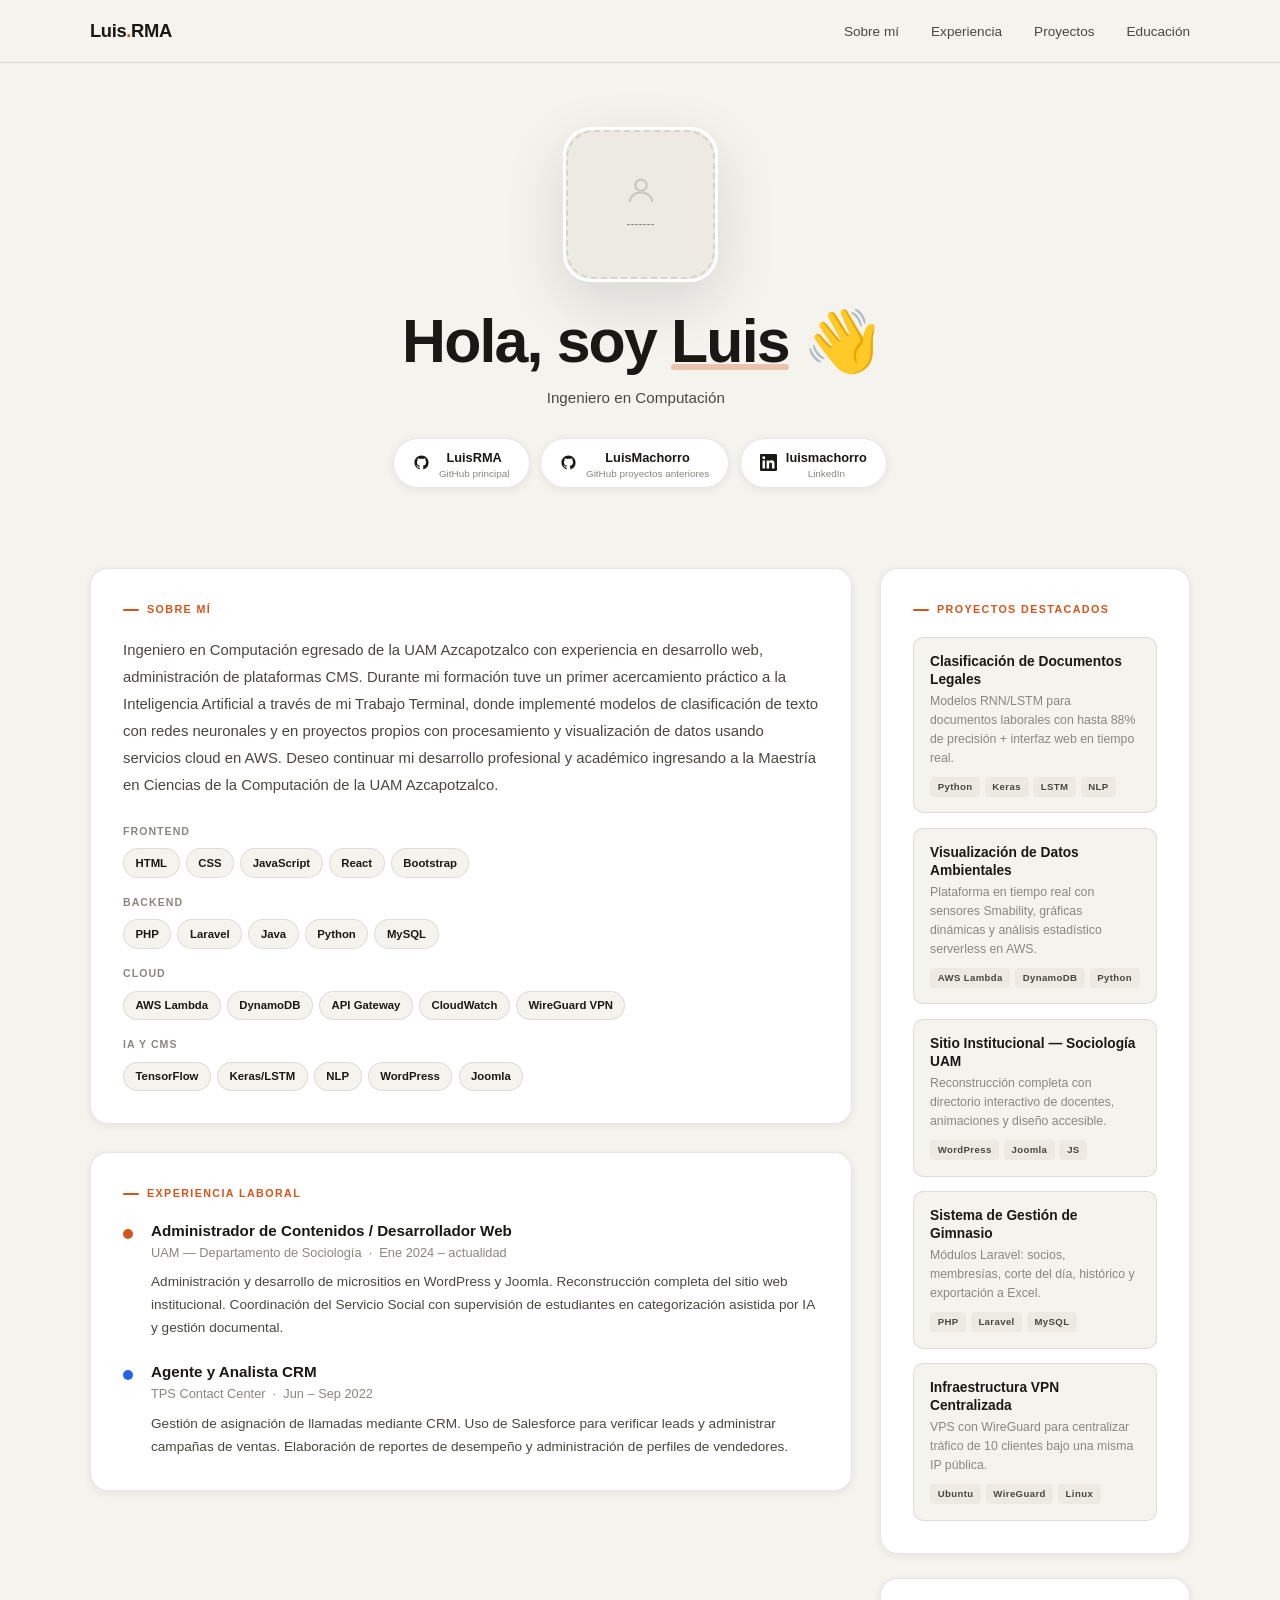
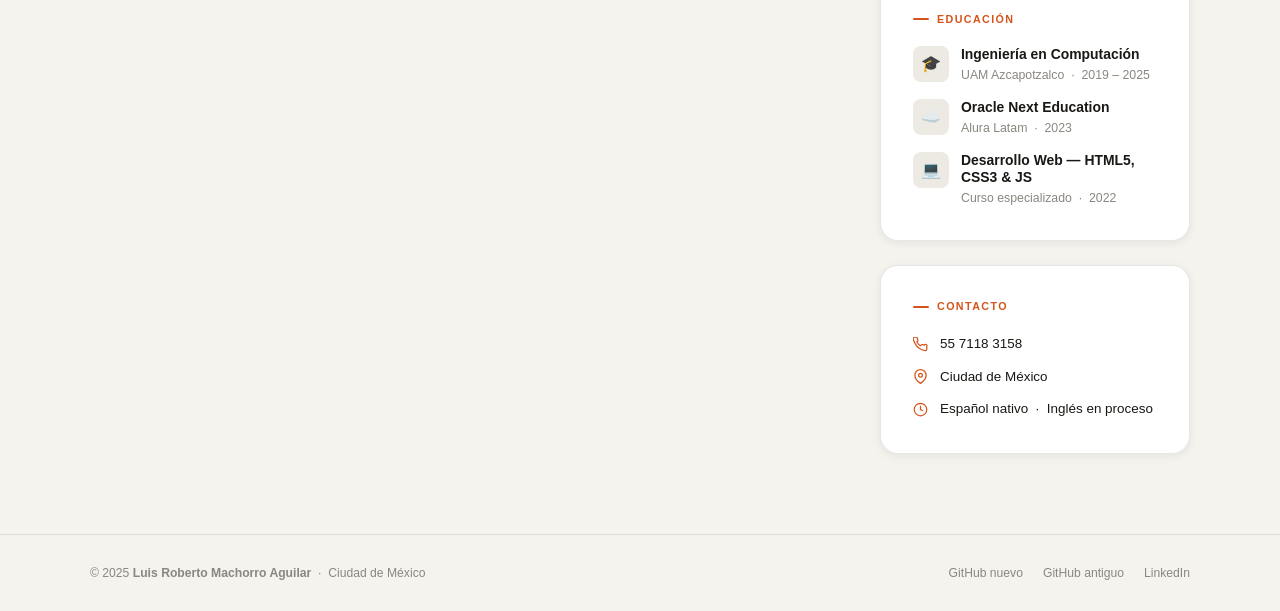
==== index.html @ b3be8a0a "Add files via upload" ====
<!DOCTYPE html>
<html lang="es">
<head>
  <meta charset="UTF-8" />
  <meta name="viewport" content="width=device-width, initial-scale=1.0" />
  <title>Luis Machorro</title>
  <link rel="preconnect" href="https://fonts.googleapis.com" />
  <link href="https://api.fontshare.com/v2/css?f[]=clash-display@400,600,700&f[]=cabinet-grotesk@300,400,500,700,800&display=swap" rel="stylesheet"/>

  <style>
    /* ─── TOKENS ─────────────────────────────── */
    :root {
      --bg:        #f5f3ee;
      --bg2:       #eceae3;
      --ink:       #1a1814;
      --ink2:      #4a4740;
      --ink3:      #8a8780;
      --accent:    #d4541a;
      --accent2:   #2563eb;
      --accent3:   #16a34a;
      --white:     #ffffff;
      --border:    rgba(26,24,20,.10);
      --radius-sm: 10px;
      --radius-md: 18px;
      --radius-lg: 28px;
      --shadow-sm: 0 2px 8px rgba(26,24,20,.07);
      --shadow-md: 0 8px 32px rgba(26,24,20,.10);
      --shadow-lg: 0 20px 60px rgba(26,24,20,.13);
      --font-head: 'Clash Display', 'Cabinet Grotesk', sans-serif;
      --font-body: 'Cabinet Grotesk', sans-serif;
      --t: .25s cubic-bezier(.4,0,.2,1);
    }

    *, *::before, *::after { box-sizing: border-box; margin: 0; padding: 0; }
    html   { scroll-behavior: smooth; }
    body   {
      background: var(--bg);
      color: var(--ink);
      font-family: var(--font-body);
      font-weight: 400;
      line-height: 1.65;
      min-height: 100vh;
    }
    a  { text-decoration: none; color: inherit; }
    ul { list-style: none; }

    .container {
      width: min(1100px, 100% - 3rem);
      margin-inline: auto;
    }

    /* ─── NAV ────────────────────────────────── */
    header {
      position: sticky; top: 0; z-index: 90;
      background: rgba(245,243,238,.9);
      backdrop-filter: blur(14px);
      border-bottom: 1px solid var(--border);
    }
    .nav-inner {
      display: flex;
      justify-content: space-between;
      align-items: center;
      padding: 1rem 0;
    }
    .nav-logo {
      font-family: var(--font-head);
      font-weight: 700;
      font-size: 1.15rem;
      letter-spacing: -.02em;
    }
    .nav-logo span { color: var(--accent); }

    .nav-links {
      display: flex; gap: 2rem; align-items: center;
    }
    .nav-links a {
      font-size: .85rem; font-weight: 500;
      color: var(--ink2);
      transition: color var(--t);
      position: relative;
    }
    .nav-links a::after {
      content: ''; position: absolute;
      left: 0; bottom: -3px;
      width: 0; height: 2px;
      background: var(--accent);
      transition: width var(--t); border-radius: 2px;
    }
    .nav-links a:hover { color: var(--accent); }
    .nav-links a:hover::after { width: 100%; }

    .nav-toggle {
      display: none; flex-direction: column; gap: 5px;
      cursor: pointer; padding: .4rem;
      border: none; background: transparent;
    }
    .nav-toggle span {
      display: block; width: 24px; height: 2px;
      background: var(--ink); border-radius: 2px;
      transition: all var(--t);
    }

    /* ─── HERO ───────────────────────────────── */
    .hero {
      padding: 4rem 0 2rem;
      text-align: center;
    }

    .hero-photo-wrap {
      width: 155px; height: 155px;
      margin: 0 auto 1.75rem;
      border-radius: var(--radius-lg);
      overflow: hidden;
      border: 3px solid var(--white);
      box-shadow: var(--shadow-lg);
      background: var(--bg2);
      animation: floatIn .8s cubic-bezier(.34,1.56,.64,1) both;
    }
    .photo-placeholder {
      width: 100%; height: 100%;
      display: flex; flex-direction: column;
      align-items: center; justify-content: center;
      gap: .4rem; color: var(--ink3);
      font-size: .75rem; font-weight: 500;
      text-align: center; padding: 1rem;
      border: 2px dashed var(--border);
      border-radius: var(--radius-lg);
      cursor: pointer; transition: all var(--t);
    }
    .photo-placeholder:hover { border-color: var(--accent); color: var(--accent); }
    .photo-placeholder svg { width: 34px; height: 34px; opacity: .35; }
    #photoImg { display:none; width:100%; height:100%; object-fit:cover; }

    .hero-greeting {
      font-family: var(--font-head);
      font-size: clamp(2.2rem, 5.5vw, 3.8rem);
      font-weight: 700;
      letter-spacing: -.03em;
      line-height: 1.05;
      margin-bottom: .65rem;
      animation: slideUp .7s .15s cubic-bezier(.34,1.2,.64,1) both;
    }
    .hero-greeting em {
      font-style: normal; position: relative; display: inline-block;
    }
    .hero-greeting em::after {
      content: ''; position: absolute;
      left: 0; bottom: 4px;
      width: 100%; height: 6px;
      background: var(--accent); border-radius: 3px;
      z-index: -1; opacity: .3;
    }
    .hero-role {
      font-size: .95rem; color: var(--ink2);
      font-weight: 400; margin-bottom: 1.75rem;
      animation: slideUp .7s .25s cubic-bezier(.34,1.2,.64,1) both;
    }

    /* ─── SOCIAL ROW ──────────────────────────── */
    .social-row {
      display: flex;
      justify-content: center;
      flex-wrap: wrap;
      gap: .65rem;
      padding-bottom: 3rem;
      animation: slideUp .7s .35s cubic-bezier(.34,1.2,.64,1) both;
    }
    .social-pill {
      display: flex; align-items: center; gap: .55rem;
      padding: .55rem 1.2rem;
      border-radius: 100px;
      border: 1.5px solid var(--border);
      background: var(--white);
      box-shadow: var(--shadow-sm);
      font-size: .8rem; font-weight: 600;
      color: var(--ink);
      transition: all var(--t);
    }
    .social-pill:hover { transform: translateY(-3px); box-shadow: var(--shadow-md); }
    .social-pill svg { width: 17px; height: 17px; flex-shrink: 0; }
    .social-pill .sub { font-size: .62rem; font-weight: 400; color: var(--ink3); display: block; line-height: 1; }

    .sp-gh1:hover  { background: #f0fdf4; color: var(--accent3); border-color: rgba(22,163,74,.3); }
    .sp-gh2:hover  { background: #f8f8f6; border-color: rgba(26,24,20,.2); }
    .sp-li:hover   { background: #eff6ff; color: var(--accent2); border-color: rgba(37,99,235,.3); }

    /* ─── MAIN GRID ──────────────────────────── */
    /* Flexbox + Grid as requested */
    .main-grid {
      display: grid;
      grid-template-columns: 1fr 310px;
      gap: 1.75rem;
      align-items: start;
      padding-bottom: 5rem;
    }

    /* left column uses flex */
    .left-col { display: flex; flex-direction: column; gap: 1.75rem; }

    /* ─── CARDS ──────────────────────────────── */
    .card {
      background: var(--white);
      border-radius: var(--radius-md);
      border: 1px solid var(--border);
      box-shadow: var(--shadow-sm);
      padding: 2rem;
    }
    .card-label {
      font-size: .67rem; font-weight: 700;
      letter-spacing: .13em; text-transform: uppercase;
      color: var(--accent); margin-bottom: 1.1rem;
      display: flex; align-items: center; gap: .5rem;
    }
    .card-label::before {
      content: ''; width: 16px; height: 2px;
      background: currentColor; border-radius: 2px;
    }

    /* ─── ABOUT ───────────────────────────────── */
    .about-text {
      font-size: .93rem; color: var(--ink2);
      line-height: 1.82; margin-bottom: 1.5rem;
    }

    /* skills */
    .skills-wrap { display: flex; flex-direction: column; gap: 1rem; }
    .skill-group-label {
      font-size: .66rem; font-weight: 700;
      letter-spacing: .1em; text-transform: uppercase;
      color: var(--ink3); margin-bottom: .5rem;
    }
    .chips { display: flex; flex-wrap: wrap; gap: .38rem; }
    .chip {
      padding: .28rem .72rem; border-radius: 100px;
      font-size: .71rem; font-weight: 600;
      border: 1.5px solid var(--border);
      background: var(--bg); color: var(--ink);
      transition: all var(--t); cursor: default;
    }
    .chip:hover       { border-color: var(--accent);  color: var(--accent);  background: #fff5f0; }
    .chip.cl:hover    { border-color: var(--accent2); color: var(--accent2); background: #eff6ff; }
    .chip.ai:hover    { border-color: var(--accent3); color: var(--accent3); background: #f0fdf4; }

    /* ─── EXPERIENCE ──────────────────────────── */
    .exp-list { display: flex; flex-direction: column; gap: 1.4rem; }
    .exp-item { display: grid; grid-template-columns: 12px 1fr; gap: .75rem 1rem; }
    .exp-dot {
      width: 10px; height: 10px; border-radius: 50%;
      background: var(--accent); margin-top: .5rem; flex-shrink: 0;
    }
    .exp-role  { font-weight: 700; font-size: .95rem; line-height: 1.25; }
    .exp-co    { font-size: .8rem; color: var(--ink3); margin: .15rem 0 .45rem; }
    .exp-desc  { font-size: .85rem; color: var(--ink2); line-height: 1.7; }

    /* ─── SIDEBAR ─────────────────────────────── */
    .right-col { display: flex; flex-direction: column; gap: 1.5rem; }

    /* projects */
    .proj-list { display: flex; flex-direction: column; gap: .9rem; }
    .proj-item {
      padding: .95rem 1rem;
      border-radius: var(--radius-sm);
      background: var(--bg);
      border: 1px solid var(--border);
      transition: all var(--t);
    }
    .proj-item:hover {
      transform: translateX(5px);
      border-color: rgba(212,84,26,.35);
      background: #fff8f5;
    }
    .proj-name { font-weight: 700; font-size: .86rem; margin-bottom: .2rem; line-height: 1.3; }
    .proj-desc { font-size: .77rem; color: var(--ink3); line-height: 1.55; margin-bottom: .55rem; }
    .proj-stack { display: flex; flex-wrap: wrap; gap: .28rem; }
    .ptag {
      padding: .14rem .48rem; border-radius: 4px;
      font-size: .6rem; font-weight: 700;
      letter-spacing: .04em;
      background: var(--bg2); color: var(--ink2);
    }

    /* education */
    .edu-list { display: flex; flex-direction: column; gap: .85rem; }
    .edu-item  { display: flex; gap: .75rem; align-items: flex-start; }
    .edu-icon  {
      width: 36px; height: 36px; border-radius: 8px;
      background: var(--bg2);
      display: flex; align-items: center; justify-content: center;
      font-size: 1rem; flex-shrink: 0;
    }
    .edu-name   { font-weight: 700; font-size: .87rem; line-height: 1.2; margin-bottom: .15rem; }
    .edu-school { font-size: .77rem; color: var(--ink3); }

    /* contact */
    .contact-list { display: flex; flex-direction: column; gap: .65rem; }
    .contact-row  { display: flex; align-items: center; gap: .75rem; font-size: .84rem; }
    .contact-row svg { width: 15px; height: 15px; color: var(--accent); flex-shrink: 0; }

    /* ─── FOOTER ──────────────────────────────── */
    footer {
      border-top: 1px solid var(--border);
      padding: 1.75rem 0;
    }
    .footer-inner {
      display: flex; justify-content: space-between;
      align-items: center; flex-wrap: wrap; gap: 1rem;
      font-size: .76rem; color: var(--ink3);
    }
    .footer-links { display: flex; gap: 1.25rem; }
    .footer-links a {
      transition: color var(--t);
    }
    .footer-links a:hover { color: var(--ink); }

    /* ─── ANIMATIONS ──────────────────────────── */
    @keyframes floatIn {
      from { opacity:0; transform: scale(.82) translateY(18px); }
      to   { opacity:1; transform: scale(1)  translateY(0); }
    }
    @keyframes slideUp {
      from { opacity:0; transform: translateY(18px); }
      to   { opacity:1; transform: translateY(0); }
    }
    .reveal {
      opacity: 0; transform: translateY(18px);
      transition: opacity .55s ease, transform .55s ease;
    }
    .reveal.visible { opacity:1; transform: translateY(0); }

    /* ─── RESPONSIVE ──────────────────────────── */
    @media (max-width: 820px) {
      .main-grid { grid-template-columns: 1fr; }
    }
    @media (max-width: 580px) {
      .nav-links {
        display: none; flex-direction: column; gap: 1rem;
        position: absolute; top: 100%; left: 0; right: 0;
        background: rgba(245,243,238,.97);
        backdrop-filter: blur(14px);
        padding: 1.5rem 1.5rem;
        border-bottom: 1px solid var(--border);
        z-index: 80;
      }
      .nav-links.open { display: flex; }
      .nav-toggle     { display: flex; }
      .card           { padding: 1.4rem; }
      .hero-greeting  { font-size: 2rem; }
    }
  </style>
</head>
<body>

<!-- ─── HEADER ─────────────────────────── -->
<header>
  <div class="container">
    <nav class="nav-inner">
      <div class="nav-logo">Luis<span>.</span>RMA</div>
      <ul class="nav-links" id="navLinks">
        <li><a href="#sobre-mi">Sobre mí</a></li>
        <li><a href="#experiencia">Experiencia</a></li>
        <li><a href="#proyectos">Proyectos</a></li>
        <li><a href="#educacion">Educación</a></li>
      </ul>
      <button class="nav-toggle" id="navToggle" aria-label="Menú">
        <span></span><span></span><span></span>
      </button>
    </nav>
  </div>
</header>

<!-- ─── HERO ──────────────────────────── -->
<section class="hero">
  <div class="container">

    <!-- FOTO (subible) -->
    <div class="hero-photo-wrap">
      <label for="photoInput" style="display:block;width:100%;height:100%;cursor:pointer">
        <div class="photo-placeholder" id="photoPlaceholder">
          <svg viewBox="0 0 24 24" fill="none" stroke="currentColor" stroke-width="1.5">
            <circle cx="12" cy="8" r="4"/>
            <path d="M4 20c0-4 3.6-7 8-7s8 3 8 7"/>
          </svg>
          <span>-------</span>
        </div>
        <img id="photoImg" alt="Luis Machorro" />
      </label>
     
    </div>

    <h1 class="hero-greeting">Hola, soy <em>Luis</em> 👋</h1>
    <p class="hero-role">Ingeniero en Computación &nbsp;</p>

    <!-- REDES SOCIALES -->
    <div class="social-row">
      <a href="https://github.com/LuisRMA" target="_blank" class="social-pill sp-gh1">
        <svg viewBox="0 0 24 24" fill="currentColor"><path d="M12 2C6.477 2 2 6.484 2 12.017c0 4.425 2.865 8.18 6.839 9.504.5.092.682-.217.682-.483 0-.237-.008-.868-.013-1.703-2.782.605-3.369-1.343-3.369-1.343-.454-1.158-1.11-1.466-1.11-1.466-.908-.62.069-.608.069-.608 1.003.07 1.531 1.032 1.531 1.032.892 1.53 2.341 1.088 2.91.832.092-.647.35-1.088.636-1.338-2.22-.253-4.555-1.113-4.555-4.951 0-1.093.39-1.988 1.029-2.688-.103-.253-.446-1.272.098-2.65 0 0 .84-.27 2.75 1.026A9.564 9.564 0 0112 6.844c.85.004 1.705.115 2.504.337 1.909-1.296 2.747-1.027 2.747-1.027.546 1.379.202 2.398.1 2.651.64.7 1.028 1.595 1.028 2.688 0 3.848-2.339 4.695-4.566 4.943.359.309.678.92.678 1.855 0 1.338-.012 2.419-.012 2.747 0 .268.18.58.688.482A10.019 10.019 0 0022 12.017C22 6.484 17.522 2 12 2z"/></svg>
        <div><span>LuisRMA</span><span class="sub">GitHub principal</span></div>
      </a>

      <a href="https://github.com/LuisMachorro" target="_blank" class="social-pill sp-gh2">
        <svg viewBox="0 0 24 24" fill="currentColor"><path d="M12 2C6.477 2 2 6.484 2 12.017c0 4.425 2.865 8.18 6.839 9.504.5.092.682-.217.682-.483 0-.237-.008-.868-.013-1.703-2.782.605-3.369-1.343-3.369-1.343-.454-1.158-1.11-1.466-1.11-1.466-.908-.62.069-.608.069-.608 1.003.07 1.531 1.032 1.531 1.032.892 1.53 2.341 1.088 2.91.832.092-.647.35-1.088.636-1.338-2.22-.253-4.555-1.113-4.555-4.951 0-1.093.39-1.988 1.029-2.688-.103-.253-.446-1.272.098-2.65 0 0 .84-.27 2.75 1.026A9.564 9.564 0 0112 6.844c.85.004 1.705.115 2.504.337 1.909-1.296 2.747-1.027 2.747-1.027.546 1.379.202 2.398.1 2.651.64.7 1.028 1.595 1.028 2.688 0 3.848-2.339 4.695-4.566 4.943.359.309.678.92.678 1.855 0 1.338-.012 2.419-.012 2.747 0 .268.18.58.688.482A10.019 10.019 0 0022 12.017C22 6.484 17.522 2 12 2z"/></svg>
        <div><span>LuisMachorro</span><span class="sub">GitHub proyectos anteriores</span></div>
      </a>

      <a href="https://linkedin.com/in/luismachorro" target="_blank" class="social-pill sp-li">
        <svg viewBox="0 0 24 24" fill="currentColor"><path d="M20.447 20.452h-3.554v-5.569c0-1.328-.027-3.037-1.852-3.037-1.853 0-2.136 1.445-2.136 2.939v5.667H9.351V9h3.414v1.561h.046c.477-.9 1.637-1.85 3.37-1.85 3.601 0 4.267 2.37 4.267 5.455v6.286zM5.337 7.433a2.062 2.062 0 01-2.063-2.065 2.064 2.064 0 112.063 2.065zm1.782 13.019H3.555V9h3.564v11.452zM22.225 0H1.771C.792 0 0 .774 0 1.729v20.542C0 23.227.792 24 1.771 24h20.451C23.2 24 24 23.227 24 22.271V1.729C24 .774 23.2 0 22.222 0h.003z"/></svg>
        <div><span>luismachorro</span><span class="sub">LinkedIn</span></div>
      </a>
    </div>

  </div>
</section>

<!-- ─── MAIN ───────────────────────────── -->
<main class="container">
  <div class="main-grid">

    <!-- COLUMNA IZQUIERDA (flex) -->
    <div class="left-col">

      <!-- SOBRE MÍ -->
      <div class="card reveal" id="sobre-mi">
        <p class="card-label">Sobre mí</p>
        <p class="about-text">
          Ingeniero en Computación egresado de la UAM Azcapotzalco con experiencia en desarrollo web, administración de plataformas CMS. Durante mi formación tuve un primer acercamiento práctico a la Inteligencia Artificial a través de mi Trabajo Terminal, donde implementé modelos de clasificación de texto con redes neuronales y en proyectos propios con procesamiento y visualización de datos usando servicios cloud en AWS. Deseo continuar mi desarrollo profesional y académico ingresando a la Maestría en Ciencias de la Computación de la UAM Azcapotzalco.
        </p>
        <div class="skills-wrap">
          <div>
            <div class="skill-group-label">Frontend</div>
            <div class="chips">
              <span class="chip">HTML</span><span class="chip">CSS</span>
              <span class="chip">JavaScript</span><span class="chip">React</span>
              <span class="chip">Bootstrap</span>
            </div>
          </div>
          <div>
            <div class="skill-group-label">Backend</div>
            <div class="chips">
              <span class="chip">PHP</span><span class="chip">Laravel</span>
              <span class="chip">Java</span><span class="chip">Python</span>
              <span class="chip">MySQL</span>
            </div>
          </div>
          <div>
            <div class="skill-group-label">Cloud</div>
            <div class="chips">
              <span class="chip cl">AWS Lambda</span><span class="chip cl">DynamoDB</span>
              <span class="chip cl">API Gateway</span><span class="chip cl">CloudWatch</span>
              <span class="chip cl">WireGuard VPN</span>
            </div>
          </div>
          <div>
            <div class="skill-group-label">IA y CMS</div>
            <div class="chips">
              <span class="chip ai">TensorFlow</span><span class="chip ai">Keras/LSTM</span>
              <span class="chip ai">NLP</span><span class="chip">WordPress</span>
              <span class="chip">Joomla</span>
            </div>
          </div>
        </div>
      </div>

      <!-- EXPERIENCIA -->
      <div class="card reveal" id="experiencia">
        <p class="card-label">Experiencia Laboral</p>
        <div class="exp-list">
          <div class="exp-item">
            <div class="exp-dot"></div>
            <div>
              <div class="exp-role">Administrador de Contenidos / Desarrollador Web</div>
              <div class="exp-co">UAM — Departamento de Sociología &nbsp;·&nbsp; Ene 2024 – actualidad</div>
              <div class="exp-desc">Administración y desarrollo de micrositios en WordPress y Joomla. Reconstrucción completa del sitio web institucional. Coordinación del Servicio Social con supervisión de estudiantes en categorización asistida por IA y gestión documental.</div>
            </div>
          </div>
          <div class="exp-item">
            <div class="exp-dot" style="background:var(--accent2)"></div>
            <div>
              <div class="exp-role">Agente y Analista CRM</div>
              <div class="exp-co">TPS Contact Center &nbsp;·&nbsp; Jun – Sep 2022</div>
              <div class="exp-desc">Gestión de asignación de llamadas mediante CRM. Uso de Salesforce para verificar leads y administrar campañas de ventas. Elaboración de reportes de desempeño y administración de perfiles de vendedores.</div>
            </div>
          </div>
        </div>
      </div>

    </div>

    <!-- COLUMNA DERECHA (flex) -->
    <aside class="right-col" id="proyectos">

      <!-- PROYECTOS -->
      <div class="card reveal">
        <p class="card-label">Proyectos Destacados</p>
        <div class="proj-list">
          <div class="proj-item">
            <div class="proj-name">Clasificación de Documentos Legales</div>
            <div class="proj-desc">Modelos RNN/LSTM para documentos laborales con hasta 88% de precisión + interfaz web en tiempo real.</div>
            <div class="proj-stack">
              <span class="ptag">Python</span><span class="ptag">Keras</span>
              <span class="ptag">LSTM</span><span class="ptag">NLP</span>
            </div>
          </div>
          <div class="proj-item">
            <div class="proj-name">Visualización de Datos Ambientales</div>
            <div class="proj-desc">Plataforma en tiempo real con sensores Smability, gráficas dinámicas y análisis estadístico serverless en AWS.</div>
            <div class="proj-stack">
              <span class="ptag">AWS Lambda</span><span class="ptag">DynamoDB</span><span class="ptag">Python</span>
            </div>
          </div>
          <div class="proj-item">
            <div class="proj-name">Sitio Institucional — Sociología UAM</div>
            <div class="proj-desc">Reconstrucción completa con directorio interactivo de docentes, animaciones y diseño accesible.</div>
            <div class="proj-stack">
              <span class="ptag">WordPress</span><span class="ptag">Joomla</span><span class="ptag">JS</span>
            </div>
          </div>
          <div class="proj-item">
            <div class="proj-name">Sistema de Gestión de Gimnasio</div>
            <div class="proj-desc">Módulos Laravel: socios, membresías, corte del día, histórico y exportación a Excel.</div>
            <div class="proj-stack">
              <span class="ptag">PHP</span><span class="ptag">Laravel</span><span class="ptag">MySQL</span>
            </div>
          </div>
          <div class="proj-item">
            <div class="proj-name">Infraestructura VPN Centralizada</div>
            <div class="proj-desc">VPS con WireGuard para centralizar tráfico de 10 clientes bajo una misma IP pública.</div>
            <div class="proj-stack">
              <span class="ptag">Ubuntu</span><span class="ptag">WireGuard</span><span class="ptag">Linux</span>
            </div>
          </div>
        </div>
      </div>

      <!-- EDUCACIÓN -->
      <div class="card reveal" id="educacion">
        <p class="card-label">Educación</p>
        <div class="edu-list">
          <div class="edu-item">
            <div class="edu-icon">🎓</div>
            <div>
              <div class="edu-name">Ingeniería en Computación</div>
              <div class="edu-school">UAM Azcapotzalco &nbsp;·&nbsp; 2019 – 2025</div>
            </div>
          </div>
          <div class="edu-item">
            <div class="edu-icon">☁️</div>
            <div>
              <div class="edu-name">Oracle Next Education</div>
              <div class="edu-school">Alura Latam &nbsp;·&nbsp; 2023</div>
            </div>
          </div>
          <div class="edu-item">
            <div class="edu-icon">💻</div>
            <div>
              <div class="edu-name">Desarrollo Web — HTML5, CSS3 & JS</div>
              <div class="edu-school">Curso especializado &nbsp;·&nbsp; 2022</div>
            </div>
          </div>
        </div>
      </div>

      <!-- CONTACTO -->
      <div class="card reveal">
        <p class="card-label">Contacto</p>
        <div class="contact-list">
          <div class="contact-row">
            <svg viewBox="0 0 24 24" fill="none" stroke="currentColor" stroke-width="2"><path d="M22 16.92v3a2 2 0 01-2.18 2 19.79 19.79 0 01-8.63-3.07A19.5 19.5 0 013.07 9.81a19.79 19.79 0 01-3.07-8.67A2 2 0 012 .18h3a2 2 0 012 1.72c.127.96.361 1.903.7 2.81a2 2 0 01-.45 2.11L6.09 7.91a16 16 0 006 6l1.27-1.27a2 2 0 012.11-.45c.907.339 1.85.573 2.81.7A2 2 0 0122 14.92z"/></svg>
            <span>55 7118 3158</span>
          </div>
          <div class="contact-row">
            <svg viewBox="0 0 24 24" fill="none" stroke="currentColor" stroke-width="2"><path d="M21 10c0 7-9 13-9 13s-9-6-9-13a9 9 0 0118 0z"/><circle cx="12" cy="10" r="3"/></svg>
            <span>Ciudad de México</span>
          </div>
          <div class="contact-row">
            <svg viewBox="0 0 24 24" fill="none" stroke="currentColor" stroke-width="2"><circle cx="12" cy="12" r="10"/><polyline points="12 6 12 12 16 14"/></svg>
            <span>Español nativo &nbsp;·&nbsp; Inglés en proceso</span>
          </div>
        </div>
      </div>

    </aside>
  </div>
</main>

<!-- ─── FOOTER ─────────────────────────── -->
<footer>
  <div class="container">
    <div class="footer-inner">
      <span>© 2025 <strong>Luis Roberto Machorro Aguilar</strong> &nbsp;·&nbsp; Ciudad de México</span>
      <div class="footer-links">
        <a href="https://github.com/LuisRMA" target="_blank">GitHub nuevo</a>
        <a href="https://github.com/LuisMachorro" target="_blank">GitHub antiguo</a>
        <a href="https://linkedin.com/in/luismachorro" target="_blank">LinkedIn</a>
      </div>
    </div>
  </div>
</footer>

<script>
  /* hamburger */
  const toggle = document.getElementById('navToggle');
  const links  = document.getElementById('navLinks');
  toggle.addEventListener('click', () => links.classList.toggle('open'));
  links.querySelectorAll('a').forEach(a =>
    a.addEventListener('click', () => links.classList.remove('open'))
  );

  /* scroll reveal con stagger por columna */
  const reveals = document.querySelectorAll('.reveal');
  const io = new IntersectionObserver((entries) => {
    entries.forEach(e => {
      if (e.isIntersecting) {
        e.target.classList.add('visible');
        io.unobserve(e.target);
      }
    });
  }, { threshold: 0.07 });
  reveals.forEach((el, i) => {
    el.style.transitionDelay = `${i * 75}ms`;
    io.observe(el);
  });

  /* photo upload */
  document.getElementById('photoInput').addEventListener('change', function(e) {
    const file = e.target.files[0];
    if (!file) return;
    const reader = new FileReader();
    reader.onload = ev => {
      const img = document.getElementById('photoImg');
      img.src = ev.target.result;
      img.style.display = 'block';
      document.getElementById('photoPlaceholder').style.display = 'none';
    };
    reader.readAsDataURL(file);
  });
</script>

</body>
</html>
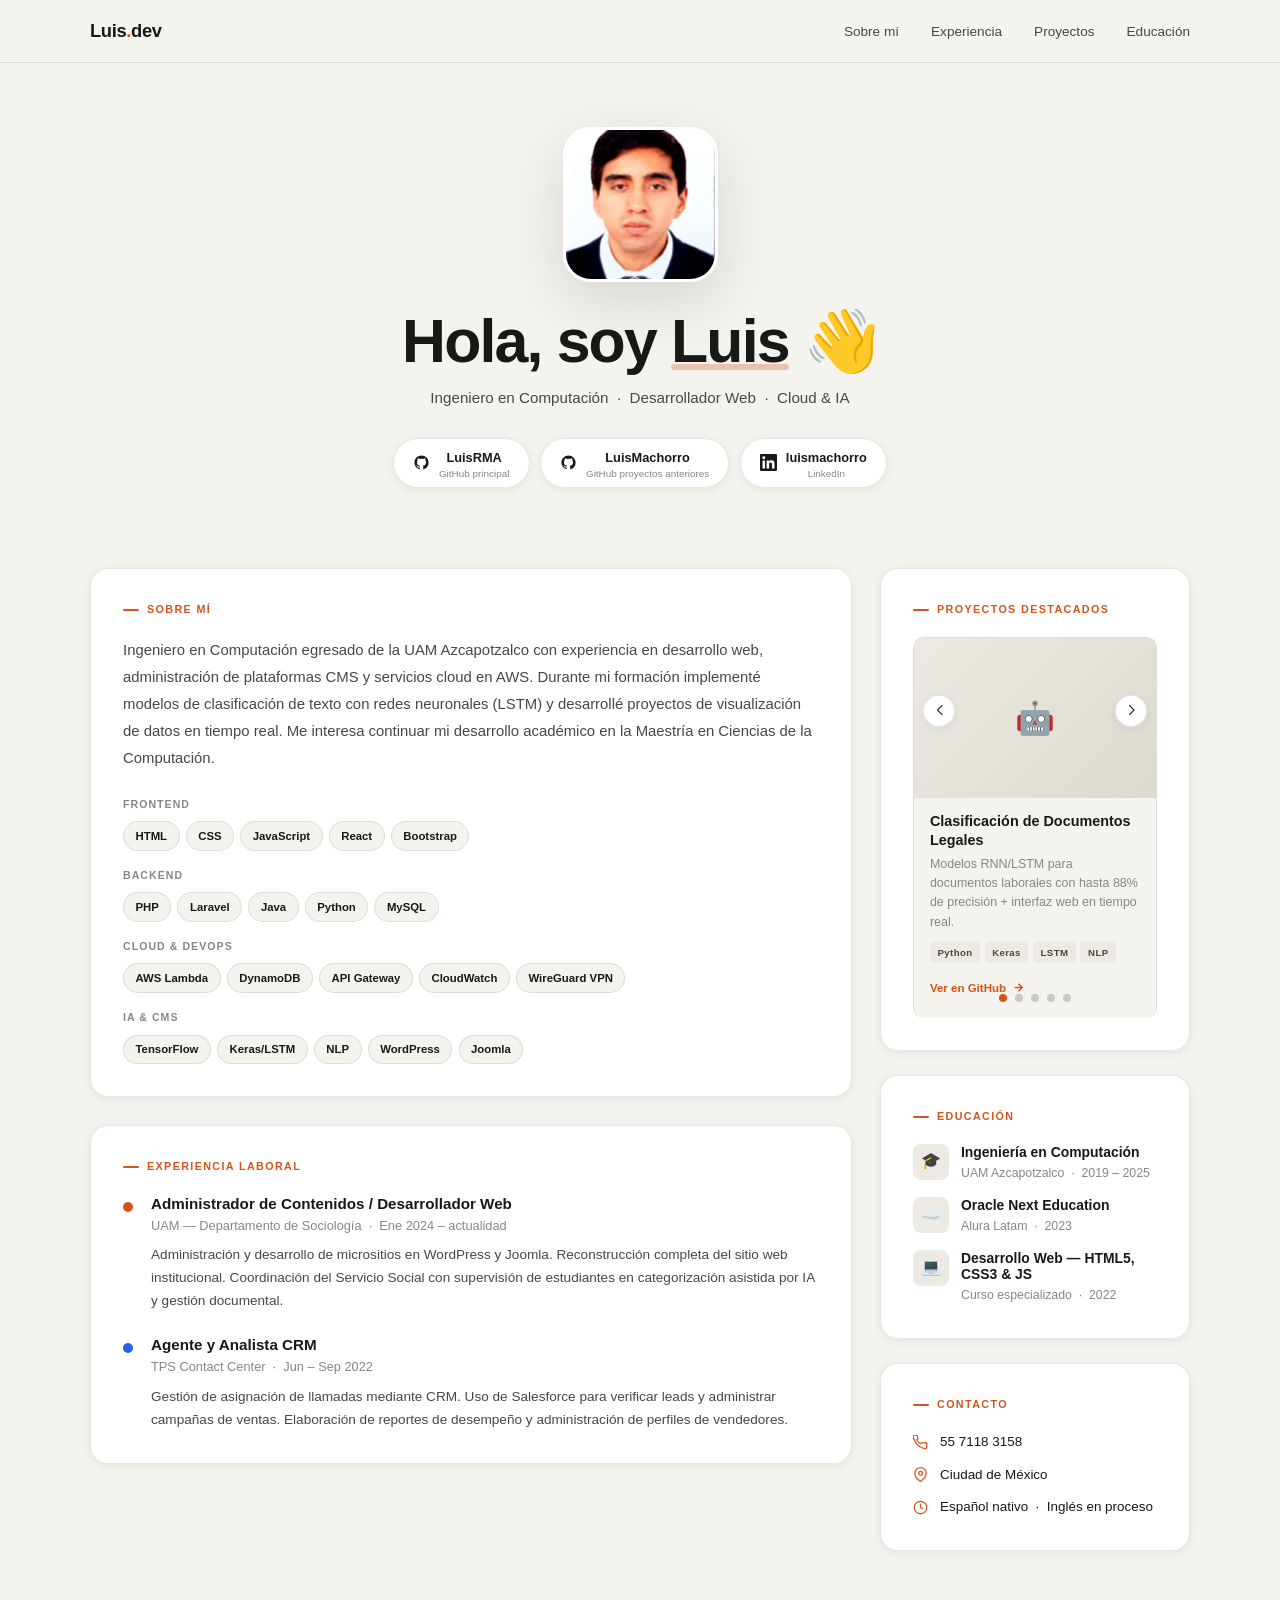
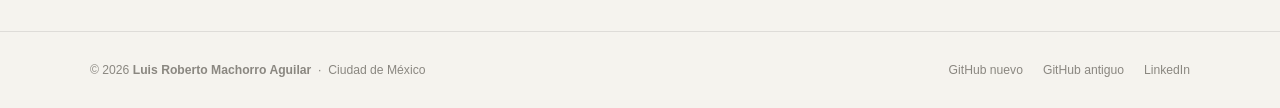
==== commit ab128cf1: "Update index.html" ====
--- a/index.html
+++ b/index.html
@@ -3,9 +3,10 @@
 <head>
   <meta charset="UTF-8" />
   <meta name="viewport" content="width=device-width, initial-scale=1.0" />
-  <title>Luis Machorro</title>
+  <title>Luis Machorro </title>
   <link rel="preconnect" href="https://fonts.googleapis.com" />
   <link href="https://api.fontshare.com/v2/css?f[]=clash-display@400,600,700&f[]=cabinet-grotesk@300,400,500,700,800&display=swap" rel="stylesheet"/>
+  <link rel="stylesheet" href="https://cdn.jsdelivr.net/npm/swiper@11/swiper-bundle.min.css"/>
 
   <style>
     /* ─── TOKENS ─────────────────────────────── */
@@ -327,6 +328,68 @@
     }
     .reveal.visible { opacity:1; transform: translateY(0); }
 
+    /* ─── CARRUSEL ───────────────────────────── */
+    .swiper {
+      width: 100%;
+      border-radius: var(--radius-sm);
+      overflow: hidden;
+    }
+    .swiper-slide {
+      background: var(--bg);
+      border-radius: var(--radius-sm);
+      border: 1px solid var(--border);
+      overflow: hidden;
+    }
+    .slide-img {
+      width: 100%;
+      height: 160px;
+      object-fit: cover;
+      display: block;
+      background: var(--bg2);
+    }
+    /* placeholder cuando no hay imagen */
+    .slide-img-placeholder {
+      width: 100%; height: 160px;
+      background: linear-gradient(135deg, var(--bg2) 0%, #ddd9d0 100%);
+      display: flex; align-items: center; justify-content: center;
+      font-size: 2rem;
+    }
+    .slide-body { padding: .9rem 1rem 1.1rem; }
+    .slide-name { font-weight: 700; font-size: .9rem; margin-bottom: .3rem; line-height: 1.3; }
+    .slide-desc { font-size: .78rem; color: var(--ink3); line-height: 1.55; margin-bottom: .65rem; }
+    .slide-stack { display: flex; flex-wrap: wrap; gap: .28rem; margin-bottom: .7rem; }
+    .slide-link {
+      display: inline-flex; align-items: center; gap: .35rem;
+      font-size: .72rem; font-weight: 700;
+      color: var(--accent); transition: gap var(--t);
+    }
+    .slide-link:hover { gap: .55rem; }
+    .slide-link svg { width: 13px; height: 13px; }
+
+    /* botones swiper */
+    .swiper-button-next,
+    .swiper-button-prev {
+      width: 32px !important; height: 32px !important;
+      background: var(--white);
+      border-radius: 50%;
+      box-shadow: var(--shadow-sm);
+      border: 1px solid var(--border);
+      color: var(--ink) !important;
+      top: 80px !important;
+    }
+    .swiper-button-next::after,
+    .swiper-button-prev::after {
+      font-size: .65rem !important; font-weight: 900;
+    }
+    .swiper-pagination-bullet {
+      background: var(--ink3) !important;
+      opacity: .4;
+    }
+    .swiper-pagination-bullet-active {
+      background: var(--accent) !important;
+      opacity: 1;
+    }
+
     /* ─── RESPONSIVE ──────────────────────────── */
     @media (max-width: 820px) {
       .main-grid { grid-template-columns: 1fr; }
@@ -354,7 +417,7 @@
 <header>
   <div class="container">
     <nav class="nav-inner">
-      <div class="nav-logo">Luis<span>.</span>RMA</div>
+      <div class="nav-logo">Luis<span>.</span>dev</div>
       <ul class="nav-links" id="navLinks">
         <li><a href="#sobre-mi">Sobre mí</a></li>
         <li><a href="#experiencia">Experiencia</a></li>
@@ -373,22 +436,13 @@
   <div class="container">
 
     <!-- FOTO (subible) -->
+     <!-- FOTO (subible) -->
     <div class="hero-photo-wrap">
-      <label for="photoInput" style="display:block;width:100%;height:100%;cursor:pointer">
-        <div class="photo-placeholder" id="photoPlaceholder">
-          <svg viewBox="0 0 24 24" fill="none" stroke="currentColor" stroke-width="1.5">
-            <circle cx="12" cy="8" r="4"/>
-            <path d="M4 20c0-4 3.6-7 8-7s8 3 8 7"/>
-          </svg>
-          <span>-------</span>
-        </div>
-        <img id="photoImg" alt="Luis Machorro" />
-      </label>
-     
+      <img src="Img/yo.jpg" alt="Luis Machorro" style="width:100%; height:100%; object-fit:cover; display:block;" />
     </div>
 
     <h1 class="hero-greeting">Hola, soy <em>Luis</em> 👋</h1>
-    <p class="hero-role">Ingeniero en Computación &nbsp;</p>
+    <p class="hero-role">Ingeniero en Computación &nbsp;·&nbsp; Desarrollador Web &nbsp;·&nbsp; Cloud & IA</p>
 
     <!-- REDES SOCIALES -->
     <div class="social-row">
@@ -422,7 +476,7 @@
       <div class="card reveal" id="sobre-mi">
         <p class="card-label">Sobre mí</p>
         <p class="about-text">
-          Ingeniero en Computación egresado de la UAM Azcapotzalco con experiencia en desarrollo web, administración de plataformas CMS. Durante mi formación tuve un primer acercamiento práctico a la Inteligencia Artificial a través de mi Trabajo Terminal, donde implementé modelos de clasificación de texto con redes neuronales y en proyectos propios con procesamiento y visualización de datos usando servicios cloud en AWS. Deseo continuar mi desarrollo profesional y académico ingresando a la Maestría en Ciencias de la Computación de la UAM Azcapotzalco.
+          Ingeniero en Computación egresado de la UAM Azcapotzalco con experiencia en desarrollo web, administración de plataformas CMS y servicios cloud en AWS. Durante mi formación implementé modelos de clasificación de texto con redes neuronales (LSTM) y desarrollé proyectos de visualización de datos en tiempo real. Me interesa continuar mi desarrollo académico en la Maestría en Ciencias de la Computación.
         </p>
         <div class="skills-wrap">
           <div>
@@ -442,7 +496,7 @@
             </div>
           </div>
           <div>
-            <div class="skill-group-label">Cloud</div>
+            <div class="skill-group-label">Cloud & DevOps</div>
             <div class="chips">
               <span class="chip cl">AWS Lambda</span><span class="chip cl">DynamoDB</span>
               <span class="chip cl">API Gateway</span><span class="chip cl">CloudWatch</span>
@@ -450,7 +504,7 @@
             </div>
           </div>
           <div>
-            <div class="skill-group-label">IA y CMS</div>
+            <div class="skill-group-label">IA & CMS</div>
             <div class="chips">
               <span class="chip ai">TensorFlow</span><span class="chip ai">Keras/LSTM</span>
               <span class="chip ai">NLP</span><span class="chip">WordPress</span>
@@ -491,43 +545,95 @@
       <!-- PROYECTOS -->
       <div class="card reveal">
         <p class="card-label">Proyectos Destacados</p>
-        <div class="proj-list">
-          <div class="proj-item">
-            <div class="proj-name">Clasificación de Documentos Legales</div>
-            <div class="proj-desc">Modelos RNN/LSTM para documentos laborales con hasta 88% de precisión + interfaz web en tiempo real.</div>
-            <div class="proj-stack">
-              <span class="ptag">Python</span><span class="ptag">Keras</span>
-              <span class="ptag">LSTM</span><span class="ptag">NLP</span>
-            </div>
-          </div>
-          <div class="proj-item">
-            <div class="proj-name">Visualización de Datos Ambientales</div>
-            <div class="proj-desc">Plataforma en tiempo real con sensores Smability, gráficas dinámicas y análisis estadístico serverless en AWS.</div>
-            <div class="proj-stack">
-              <span class="ptag">AWS Lambda</span><span class="ptag">DynamoDB</span><span class="ptag">Python</span>
-            </div>
-          </div>
-          <div class="proj-item">
-            <div class="proj-name">Sitio Institucional — Sociología UAM</div>
-            <div class="proj-desc">Reconstrucción completa con directorio interactivo de docentes, animaciones y diseño accesible.</div>
-            <div class="proj-stack">
-              <span class="ptag">WordPress</span><span class="ptag">Joomla</span><span class="ptag">JS</span>
-            </div>
-          </div>
-          <div class="proj-item">
-            <div class="proj-name">Sistema de Gestión de Gimnasio</div>
-            <div class="proj-desc">Módulos Laravel: socios, membresías, corte del día, histórico y exportación a Excel.</div>
-            <div class="proj-stack">
-              <span class="ptag">PHP</span><span class="ptag">Laravel</span><span class="ptag">MySQL</span>
-            </div>
-          </div>
-          <div class="proj-item">
-            <div class="proj-name">Infraestructura VPN Centralizada</div>
-            <div class="proj-desc">VPS con WireGuard para centralizar tráfico de 10 clientes bajo una misma IP pública.</div>
-            <div class="proj-stack">
-              <span class="ptag">Ubuntu</span><span class="ptag">WireGuard</span><span class="ptag">Linux</span>
-            </div>
-          </div>
+
+        <div class="swiper" id="proyectosSwiper">
+          <div class="swiper-wrapper">
+
+            <!-- Slide 1 -->
+            <div class="swiper-slide">
+              <div class="slide-img-placeholder">🤖</div>
+              <div class="slide-body">
+                <div class="slide-name">Clasificación de Documentos Legales</div>
+                <div class="slide-desc">Modelos RNN/LSTM para documentos laborales con hasta 88% de precisión + interfaz web en tiempo real.</div>
+                <div class="slide-stack">
+                  <span class="ptag">Python</span><span class="ptag">Keras</span>
+                  <span class="ptag">LSTM</span><span class="ptag">NLP</span>
+                </div>
+                <a href="https://github.com/LuisRMA" target="_blank" class="slide-link">
+                  Ver en GitHub
+                  <svg viewBox="0 0 24 24" fill="none" stroke="currentColor" stroke-width="2.5"><path d="M5 12h14M12 5l7 7-7 7"/></svg>
+                </a>
+              </div>
+            </div>
+
+            <!-- Slide 2 -->
+            <div class="swiper-slide">
+              <img class="slide-img" src="Img/ambientales.jpg" alt="Visualización de Datos Ambientales">
+              <div class="slide-body">
+                <div class="slide-name">Visualización de Datos Ambientales</div>
+                <div class="slide-desc">Plataforma en tiempo real con sensores Smability, gráficas dinámicas y análisis estadístico en AWS.</div>
+                <div class="slide-stack">
+                  <span class="ptag">AWS Lambda</span><span class="ptag">DynamoDB</span><span class="ptag">Python</span>
+                </div>
+                <a href="https://github.com/LuisRMA" target="_blank" class="slide-link">
+                  Ver en GitHub
+                  <svg viewBox="0 0 24 24" fill="none" stroke="currentColor" stroke-width="2.5"><path d="M5 12h14M12 5l7 7-7 7"/></svg>
+                </a>
+              </div>
+            </div>
+
+            <!-- Slide 3 -->
+            <div class="swiper-slide">
+              <img class="slide-img" src="Img/sociologia.png" alt="Sitio Institucional — Sociología UAM">
+              <div class="slide-body">
+                <div class="slide-name">Sitio Institucional — Sociología UAM</div>
+                <div class="slide-desc">Reconstrucción completa con directorio interactivo de docentes, animaciones y diseño accesible.</div>
+                <div class="slide-stack">
+                  <span class="ptag">WordPress</span><span class="ptag">Joomla</span><span class="ptag">JS</span>
+                </div>
+                <a href="https://github.com/LuisRMA" target="_blank" class="slide-link">
+                  Ver en GitHub
+                  <svg viewBox="0 0 24 24" fill="none" stroke="currentColor" stroke-width="2.5"><path d="M5 12h14M12 5l7 7-7 7"/></svg>
+                </a>
+              </div>
+            </div>
+
+            <!-- Slide 4 -->
+            <div class="swiper-slide">
+              <img class="slide-img" src="Img/gym.jpg" alt="Sistema de Gestión de Gimnasio">
+              <div class="slide-body">
+                <div class="slide-name">Sistema de Gestión de Gimnasio</div>
+                <div class="slide-desc">Módulos Laravel: socios, membresías, corte del día, histórico y exportación a Excel.</div>
+                <div class="slide-stack">
+                  <span class="ptag">PHP</span><span class="ptag">Laravel</span><span class="ptag">MySQL</span>
+                </div>
+                <a href="https://github.com/LuisRMA" target="_blank" class="slide-link">
+                  Ver en GitHub
+                  <svg viewBox="0 0 24 24" fill="none" stroke="currentColor" stroke-width="2.5"><path d="M5 12h14M12 5l7 7-7 7"/></svg>
+                </a>
+              </div>
+            </div>
+
+            <!-- Slide 5 -->
+            <div class="swiper-slide">
+              <div class="slide-img-placeholder">🔒</div>
+              <div class="slide-body">
+                <div class="slide-name">Infraestructura VPN Centralizada</div>
+                <div class="slide-desc">VPS con WireGuard para centralizar tráfico de 10 clientes bajo una misma IP pública.</div>
+                <div class="slide-stack">
+                  <span class="ptag">Ubuntu</span><span class="ptag">WireGuard</span><span class="ptag">Linux</span>
+                </div>
+                <a href="https://github.com/LuisRMA" target="_blank" class="slide-link">
+                  Ver en GitHub
+                  <svg viewBox="0 0 24 24" fill="none" stroke="currentColor" stroke-width="2.5"><path d="M5 12h14M12 5l7 7-7 7"/></svg>
+                </a>
+              </div>
+            </div>
+
+          </div>
+          <div class="swiper-pagination"></div>
+          <div class="swiper-button-prev"></div>
+          <div class="swiper-button-next"></div>
         </div>
       </div>
 
@@ -586,7 +692,7 @@
 <footer>
   <div class="container">
     <div class="footer-inner">
-      <span>© 2025 <strong>Luis Roberto Machorro Aguilar</strong> &nbsp;·&nbsp; Ciudad de México</span>
+      <span>© 2026 <strong>Luis Roberto Machorro Aguilar</strong> &nbsp;·&nbsp; Ciudad de México</span>
       <div class="footer-links">
         <a href="https://github.com/LuisRMA" target="_blank">GitHub nuevo</a>
         <a href="https://github.com/LuisMachorro" target="_blank">GitHub antiguo</a>
@@ -634,6 +740,19 @@
     reader.readAsDataURL(file);
   });
 </script>
+  <script src="https://cdn.jsdelivr.net/npm/swiper@11/swiper-bundle.min.js"></script>
+  <script>
+    new Swiper('#proyectosSwiper', {
+      slidesPerView: 1,
+      spaceBetween: 0,
+      loop: true,
+      pagination: { el: '.swiper-pagination', clickable: true },
+      navigation: {
+        nextEl: '.swiper-button-next',
+        prevEl: '.swiper-button-prev',
+      },
+    });
+  </script>
 
 </body>
 </html>
